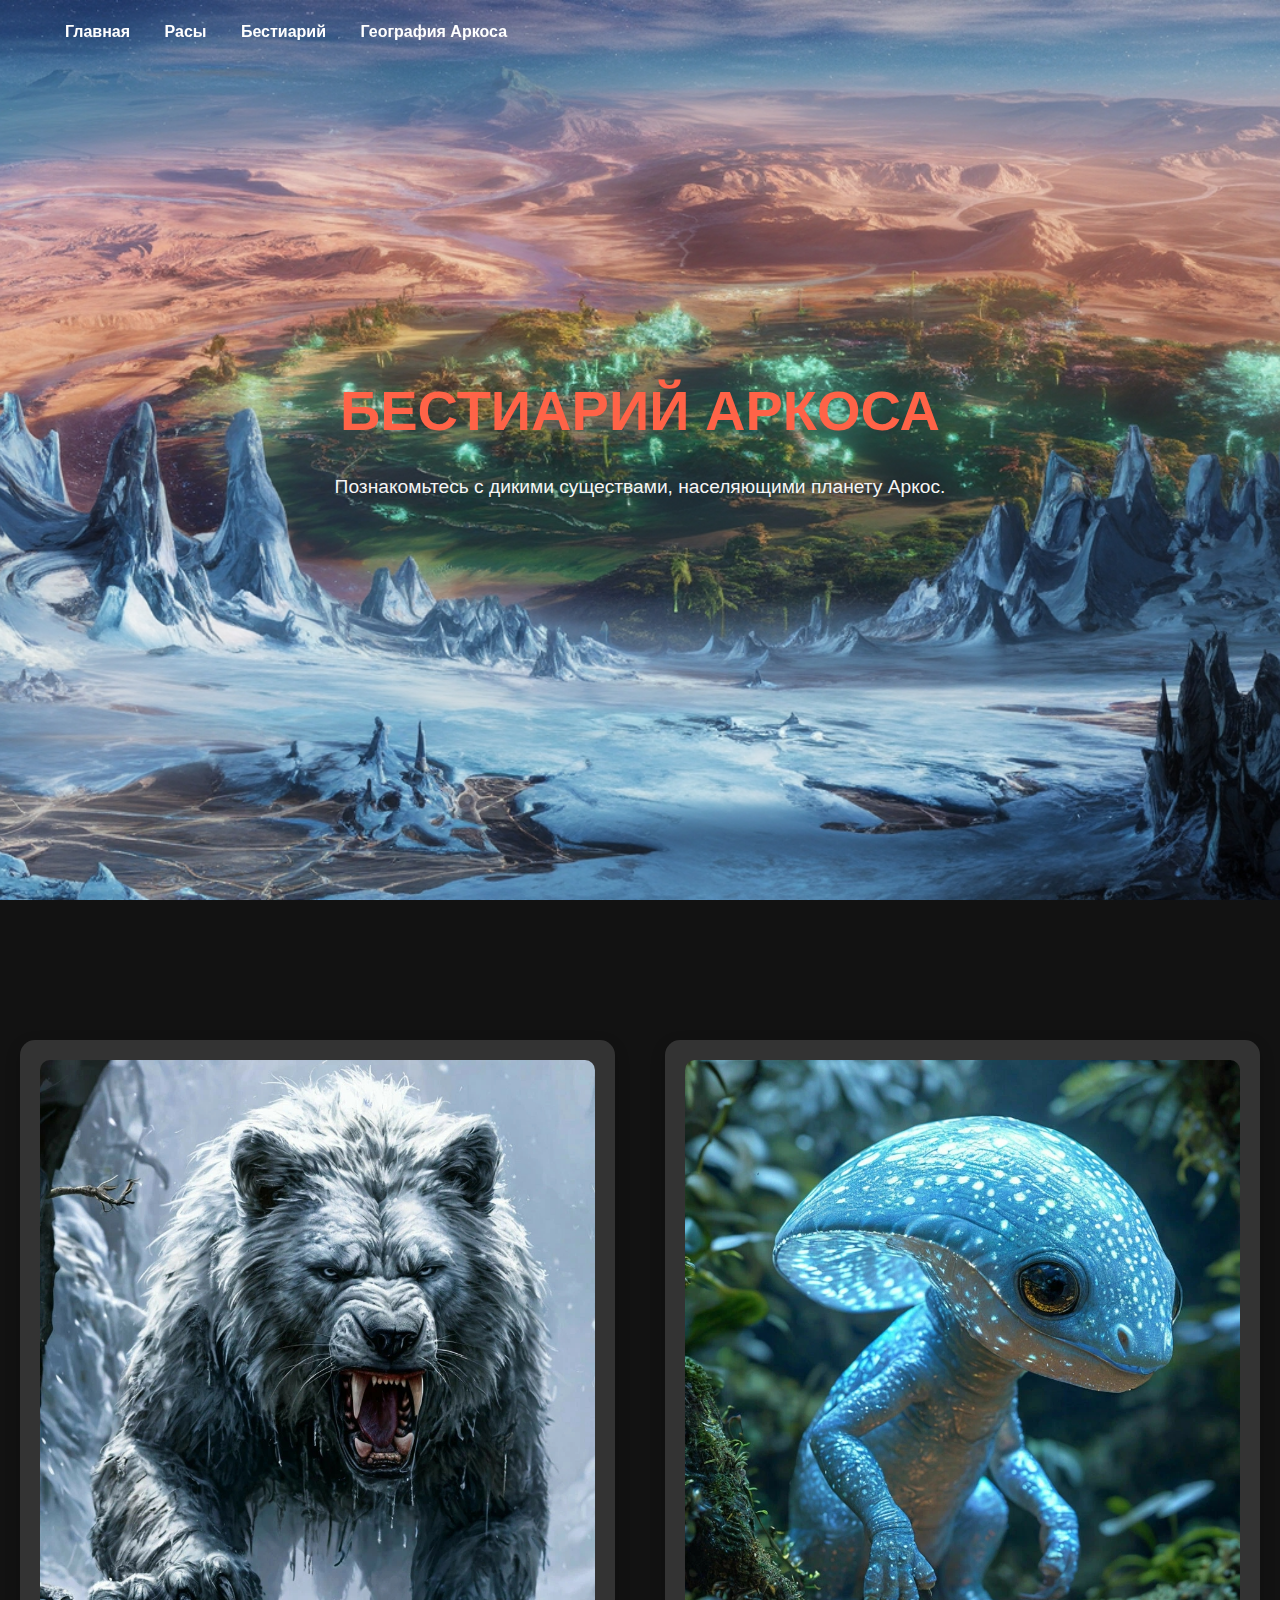
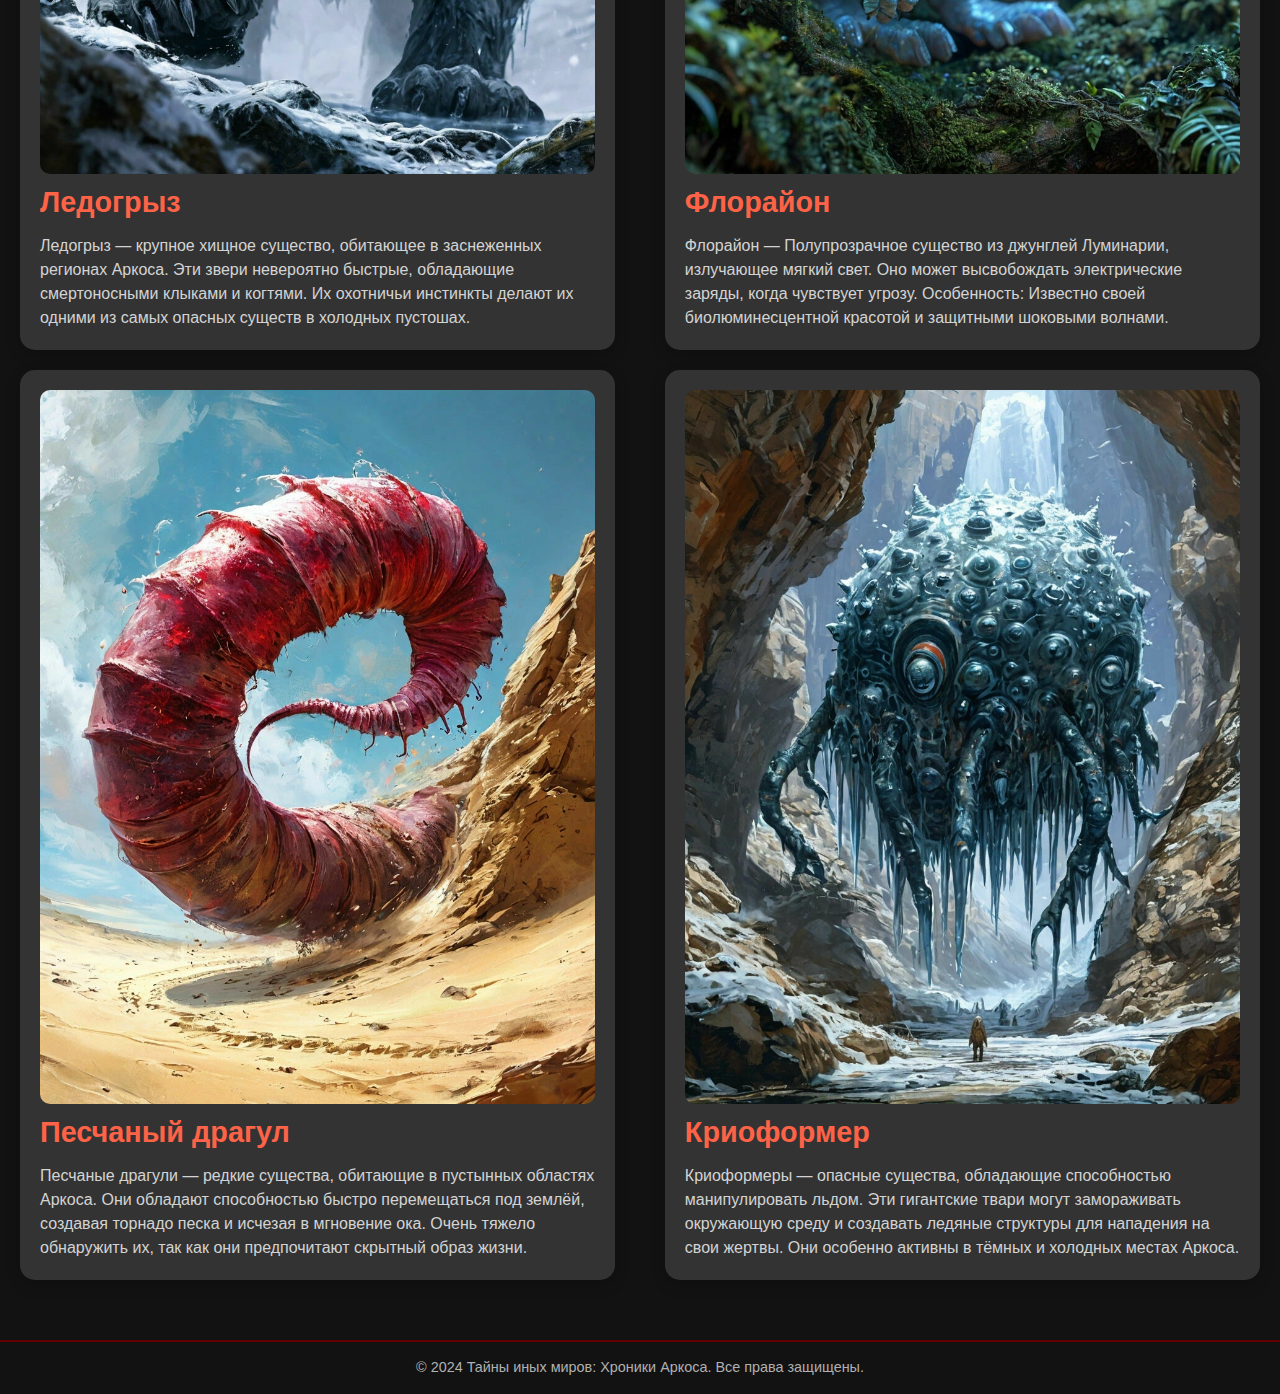
==== bestiary.html @ 6072e33a "1" ====
<!DOCTYPE html>
<html lang="ru">
<head>
    <meta charset="UTF-8">
    <meta name="viewport" content="width=device-width, initial-scale=1.0">
    <title>Бестиарий Аркоса</title>
    <link rel="stylesheet" href="bestiary.css">
</head>
<body>
    <!-- Header -->
    <header class="header">
        <nav class="navbar">
          <a href="index.html">Главная</a>

            <a href="races.html">Расы</a>
            <a href="bestiary.html" class="active">Бестиарий</a>
            <a href="geography.html">География Аркоса</a>
        </nav>
    </header>

    <!-- Hero Section -->
    <section class="hero">
        <div class="hero-content">
            <h1>Бестиарий Аркоса</h1>
            <p>Познакомьтесь с дикими существами, населяющими планету Аркос.</p>
        </div>
    </section>

    <!-- Существа -->
    <main>
        <section class="bestiary-section">
            <div class="bestiary-container">
                <div class="bestiary-image">
                    <img src="frostgnaw.jpg" alt="Ледогрыз">
                </div>
                <div class="bestiary-description">
                    <h3>Ледогрыз</h3>
                    <p>Ледогрыз — крупное хищное существо, обитающее в заснеженных регионах Аркоса. Эти звери невероятно быстрые, обладающие смертоносными клыками и когтями. Их охотничьи инстинкты делают их одними из самых опасных существ в холодных пустошах.</p>
                </div>
            </div>

            <div class="bestiary-container">
                <div class="bestiary-image">
                    <img src="florion.jpg" alt="Флорайон">
                </div>
                <div class="bestiary-description">
                    <h3>Флорайон</h3>
                    <p>Флорайон  — 
Полупрозрачное существо из джунглей Луминарии, излучающее мягкий свет. Оно
может высвобождать электрические заряды, когда чувствует угрозу.
Особенность: Известно своей биолюминесцентной красотой и защитными
шоковыми волнами.</p>
                </div>
            </div>

            <div class="bestiary-container">
                <div class="bestiary-image">
                    <img src="sanddragul.jpg" alt="Песчаный драгул">
                </div>
                <div class="bestiary-description">
                    <h3>Песчаный драгул</h3>
                    <p>Песчаные драгули — редкие существа, обитающие в пустынных областях Аркоса. Они обладают способностью быстро перемещаться под землёй, создавая торнадо песка и исчезая в мгновение ока. Очень тяжело обнаружить их, так как они предпочитают скрытный образ жизни.</p>
                </div>
            </div>

            <div class="bestiary-container">
                <div class="bestiary-image">
                    <img src="cryoformer.jpg" alt="Криоформер">
                </div>
                <div class="bestiary-description">
                    <h3>Криоформер</h3>
                    <p>Криоформеры — опасные существа, обладающие способностью манипулировать льдом. Эти гигантские твари могут замораживать окружающую среду и создавать ледяные структуры для нападения на свои жертвы. Они особенно активны в тёмных и холодных местах Аркоса.</p>
                </div>
            </div>
        </section>
    </main>

    <!-- Подвал -->
    <footer>
        <p>© 2024 Тайны иных миров: Хроники Аркоса. Все права защищены.</p>
    </footer>
</body>
</html>
---- bestiary.css ----
/* Сброс стилей и настройка box-sizing */
* {
    margin: 0;
    padding: 0;
    box-sizing: border-box;
}

/* Основной стиль страницы */
body {
    font-family: 'Arial', sans-serif;
    color: #fff; /* Белый цвет текста */
    background-color: #121212; /* Черный фон для остальной части страницы */
    line-height: 1.5;
}

/* Ссылки */
a {
    text-decoration: none;
    color: inherit; /* Ссылки наследуют цвет родительского элемента */
}

/* Шапка сайта с прозрачным фоном */
.header {
    display: flex;
    justify-content: space-between;
    align-items: center;
    padding: 20px 50px;
    position: fixed;
    top: 0;
    width: 100%;
    background: rgba(0, 0, 0, 0); /* Прозрачный фон */
    z-index: 1000;
}

/* Логотип */
.logo {
    display: flex;
    align-items: center;
    font-weight: bold;
    font-size: 20px;
    color: #fff;
}

.logo-img {
    width: 30px;
    margin-right: 10px;
}

/* Стили для навигационных ссылок */
.navbar a {
    margin: 0 15px;
    font-weight: 600;
    color: #fff;
    transition: color 0.3s ease;
}

.navbar a:hover {
    color: #f39c12; /* Золотистый цвет при наведении */
}

/* Герой-блок (основной экран) */
.hero {
    height: 100vh; /* Вся высота экрана */
    display: flex;
    align-items: center;
    justify-content: center;
    text-align: center;
    position: relative;
    padding: 20px;
    background: rgba(0, 0, 0, 0.5) url('header_geography.jpg') no-repeat center center/cover; /* Фон только в hero */
    background-size: cover; /* Растягиваем фон */
}

/* Контент в hero-блоке */
.hero-content {
    position: relative;
    z-index: 2; /* Текст поверх фона */
}

.hero-content h1 {
    font-size: 3.5rem;
    font-weight: bold;
    text-transform: uppercase;
    margin-bottom: 20px;
    color: #FF6347; /* Ярко-красный */
}

.hero-content p {
    font-size: 1.2rem;
    margin-bottom: 30px;
    color: #f5f5f5;
}

/* Секция с бестиарием */
.bestiary-section {
    display: flex;
    flex-wrap: wrap;
    justify-content: space-between;
    padding: 40px 20px;
    margin-top: 100px; /* Чтобы разделить с шапкой */
}

.bestiary-container {
    background: #333;
    border-radius: 15px;
    padding: 20px;
    width: 48%;
    box-shadow: 0 5px 15px rgba(0, 0, 0, 0.2);
    transition: transform 0.3s ease, box-shadow 0.3s ease;
    margin-bottom: 20px;
}

.bestiary-container:hover {
    transform: scale(1.05); /* Эффект увеличения при наведении */
    box-shadow: 0 8px 25px rgba(0, 0, 0, 0.4); /* Усиленная тень */
}

.bestiary-image img {
    width: 100%;
    height: auto;
    border-radius: 10px;
}

.bestiary-description h3 {
    font-size: 1.8rem;
    color: #FF6347; /* Ярко-красный */
    margin-bottom: 10px;
}

.bestiary-description p {
    font-size: 1rem;
    color: #D3D3D3;
}

/* Подвал */
footer {
    text-align: center;
    padding: 15px 10px;
    background: #121212;
    border-top: 2px solid #660000; /* Красная граница сверху */
    font-size: 0.9rem;
    color: #B0B0B0;
}

/* Адаптивный дизайн */
@media (max-width: 768px) {
    .hero-content h1 {
        font-size: 2.5rem;
    }

    .hero-content p {
        font-size: 1rem;
    }

    .header {
        flex-direction: column;
        align-items: flex-start;
        padding: 20px;
    }

    .navbar a {
        margin: 5px 0;
    }

    .bestiary-section {
        flex-direction: column;
        align-items: center;
    }

    .bestiary-container {
        width: 80%;
        margin-bottom: 20px;
    }
}

@media (max-width: 480px) {
    .hero-content h1 {
        font-size: 1.8rem;
    }

    .hero-content p {
        font-size: 0.9rem;
    }
}
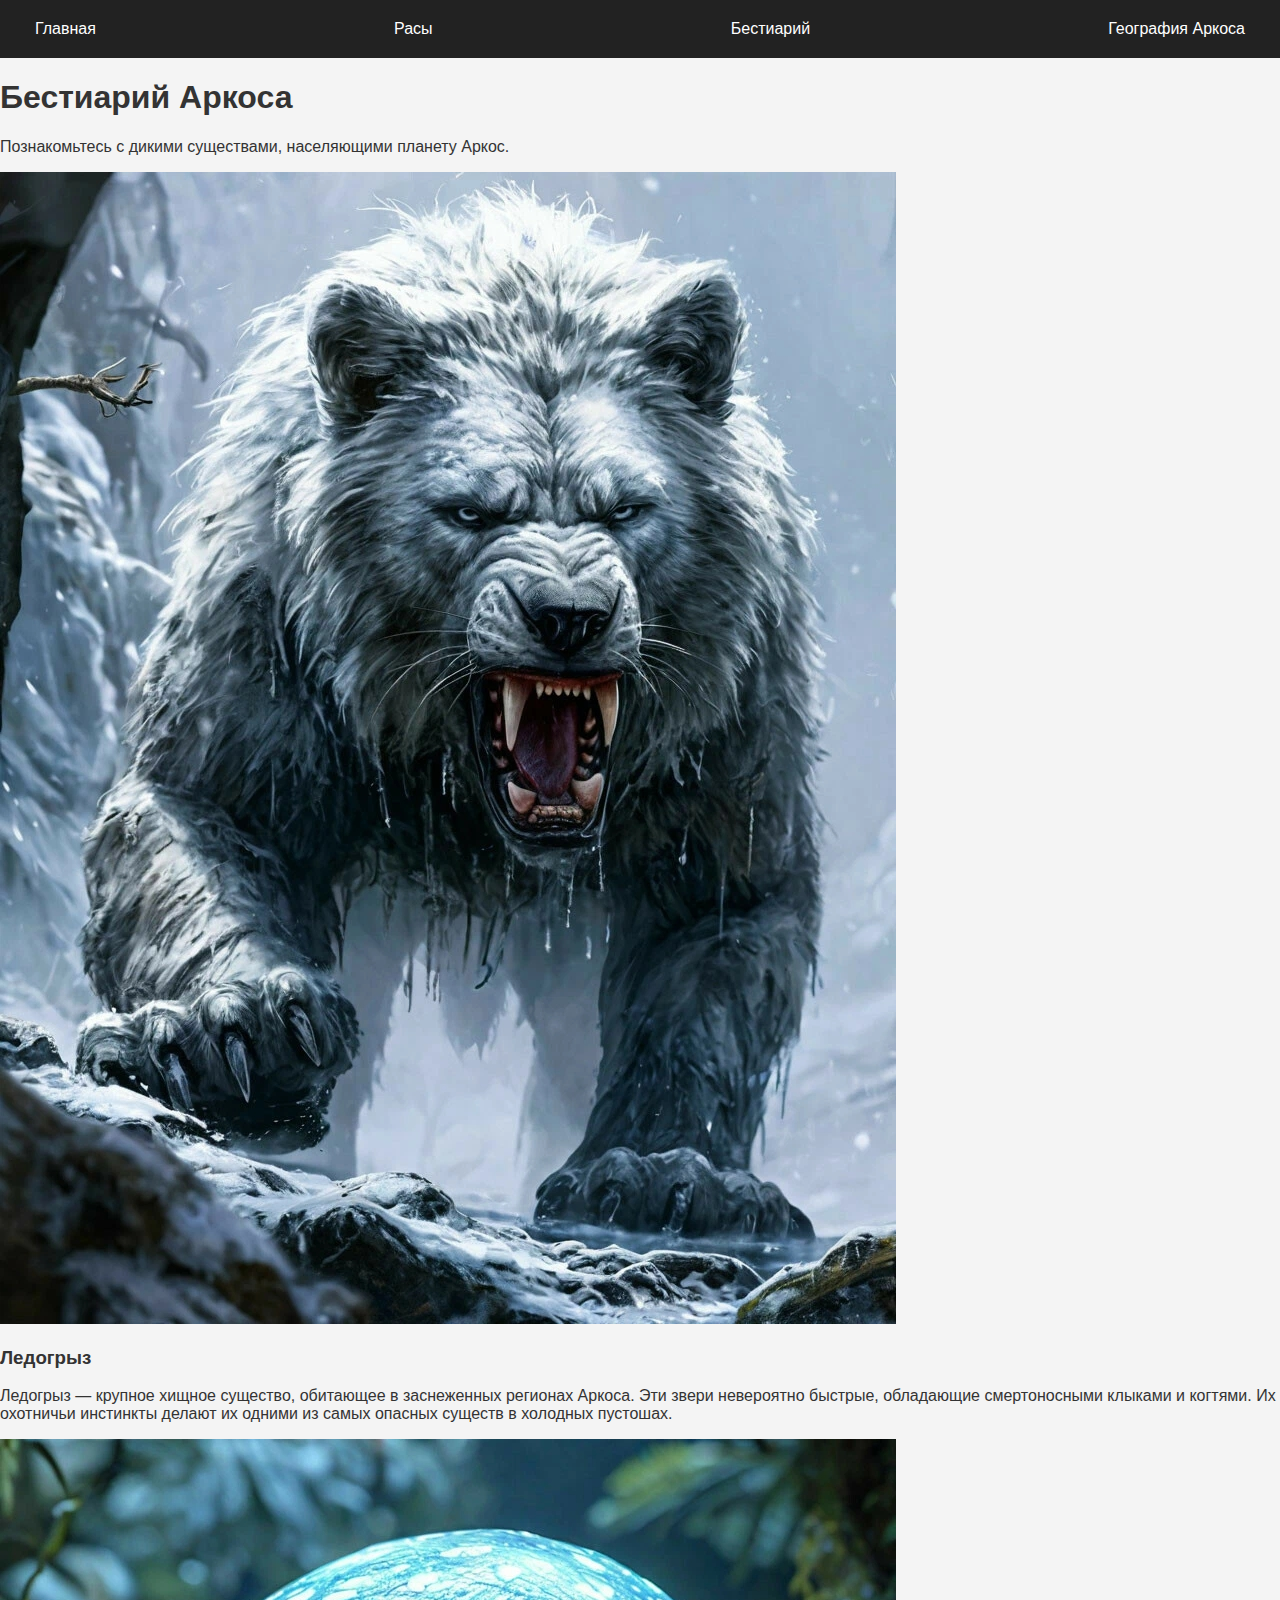
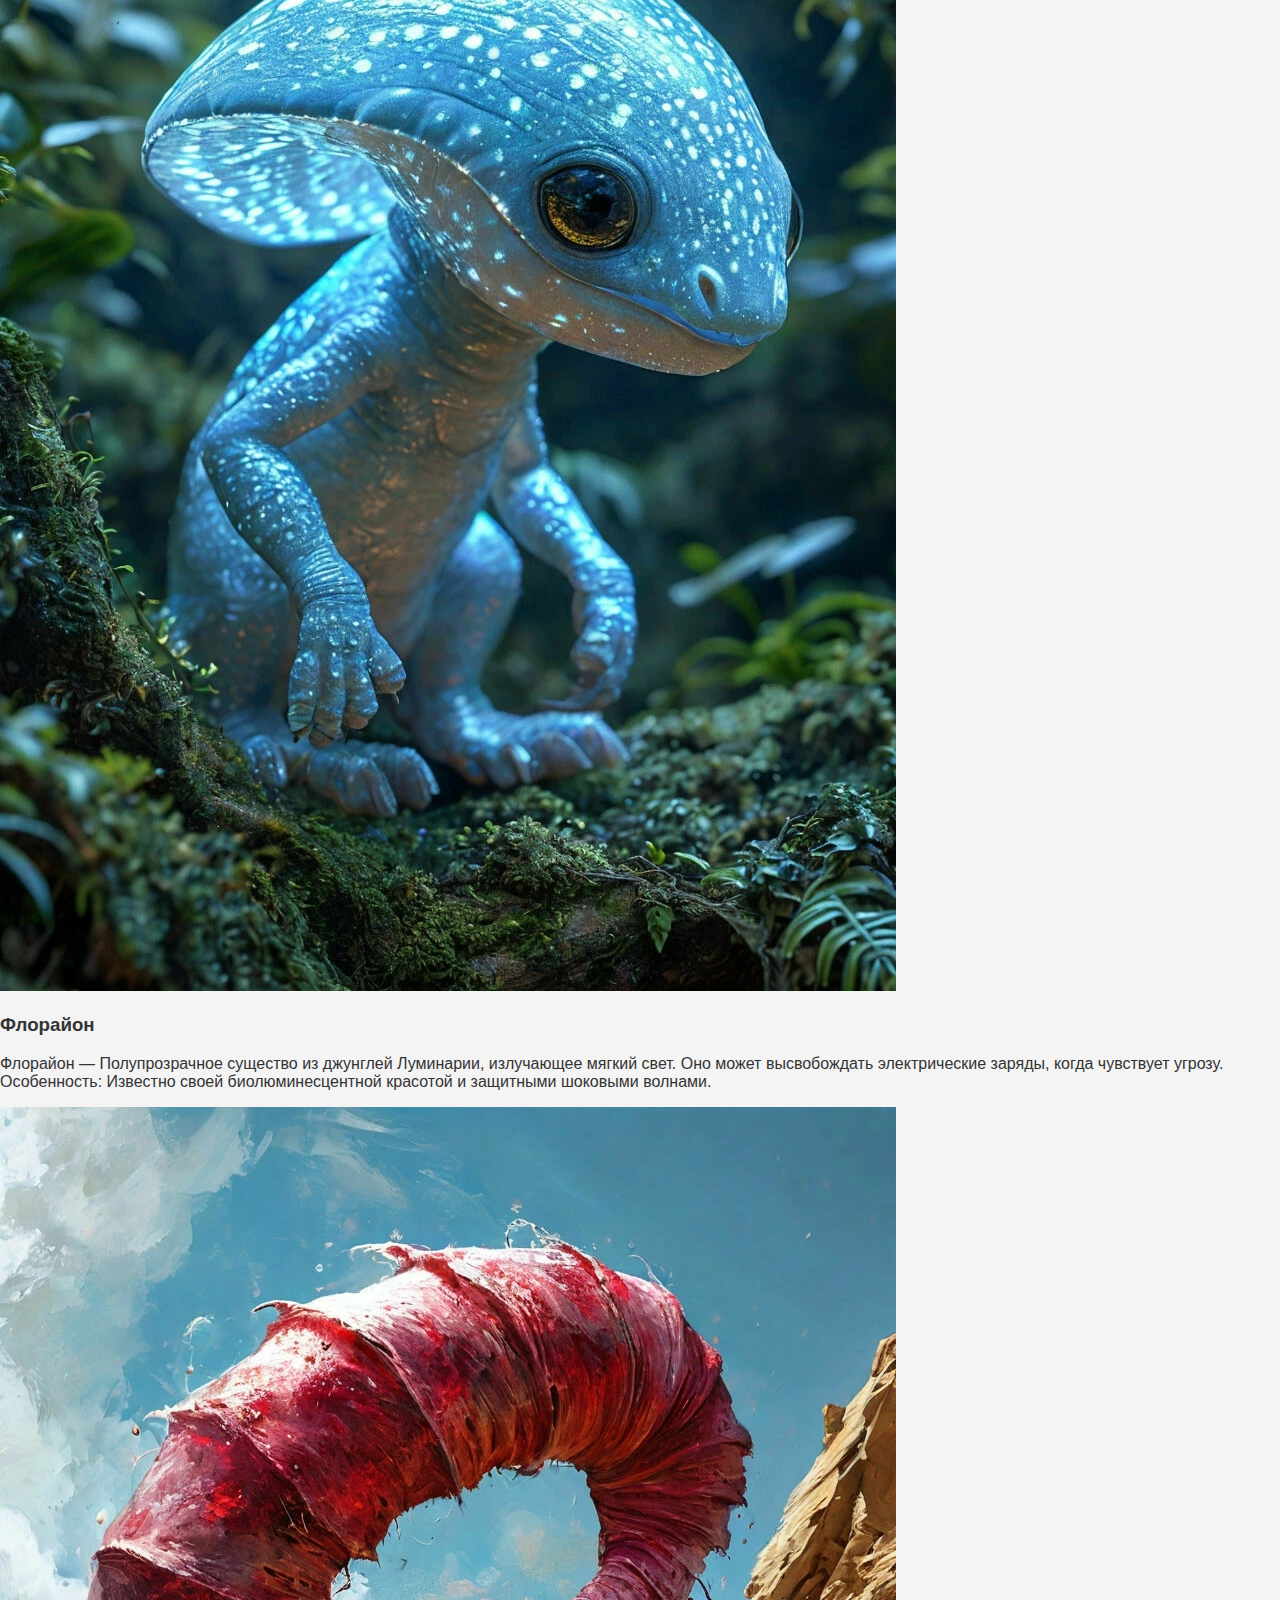
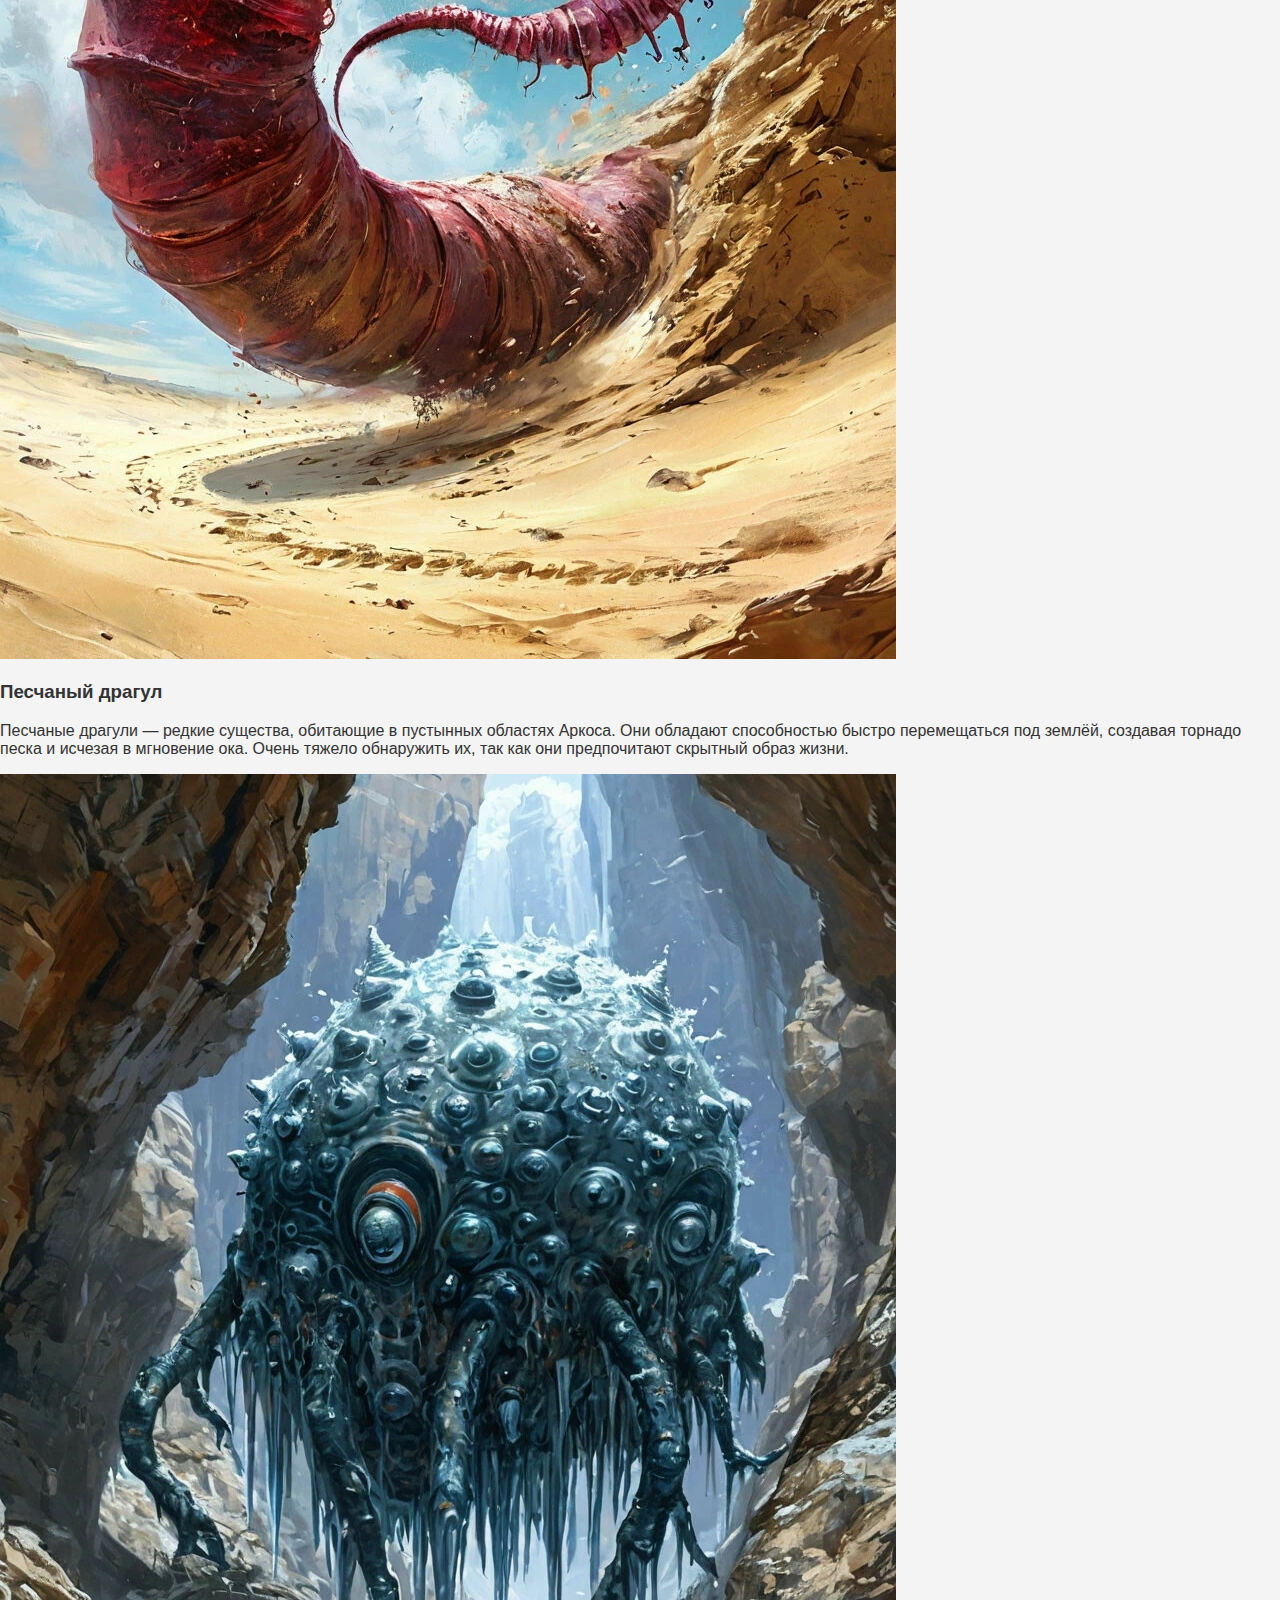
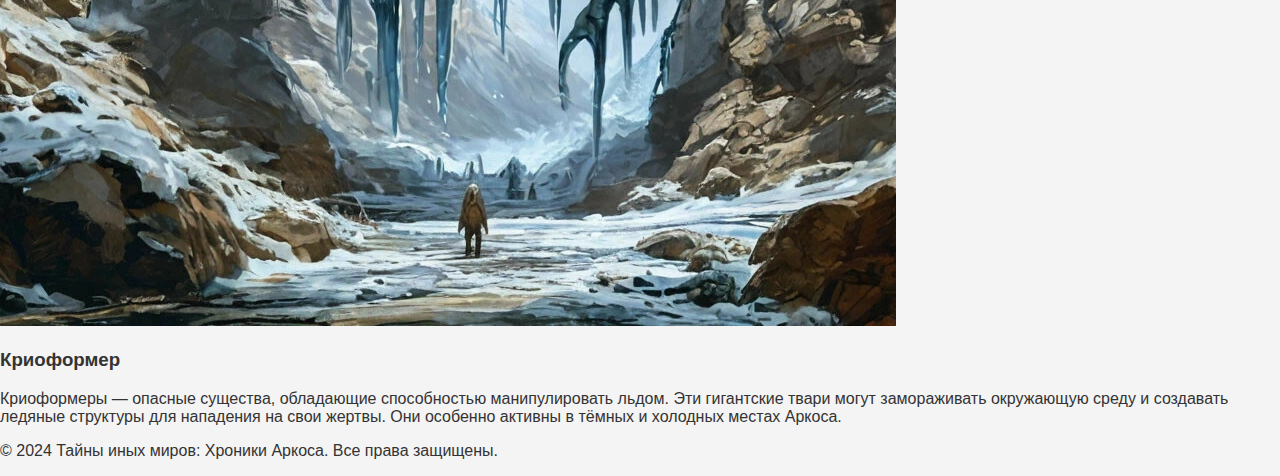
==== commit f8946a12: "5" ====
--- a/bestiary.html
+++ b/bestiary.html
@@ -10,12 +10,14 @@
     <!-- Header -->
     <header class="header">
         <nav class="navbar">
-          <a href="index.html">Главная</a>
+            <a href="index.html">Главная</a>
 
             <a href="races.html">Расы</a>
             <a href="bestiary.html" class="active">Бестиарий</a>
-            <a href="geography.html">География Аркоса</a>
+            <a href="newestwiki.html">География Аркоса</a>
+
         </nav>
+
     </header>
 
     <!-- Hero Section -->
--- a/bestiary.css
+++ b/bestiary.css
@@ -1,184 +1,193 @@
-/* Сброс стилей и настройка box-sizing */
-* {
+/* ====== Основные стили ====== */
+body {
     margin: 0;
     padding: 0;
-    box-sizing: border-box;
+    font-family: Arial, sans-serif;
+    background-color: #f4f4f4;
+    color: #333;
 }
 
-/* Основной стиль страницы */
-body {
-    font-family: 'Arial', sans-serif;
-    color: #fff; /* Белый цвет текста */
-    background-color: #121212; /* Черный фон для остальной части страницы */
-    line-height: 1.5;
-}
-
-/* Ссылки */
-a {
-    text-decoration: none;
-    color: inherit; /* Ссылки наследуют цвет родительского элемента */
-}
-
-/* Шапка сайта с прозрачным фоном */
-.header {
+/* ====== Стили меню ====== */
+.navbar {
     display: flex;
     justify-content: space-between;
     align-items: center;
-    padding: 20px 50px;
-    position: fixed;
-    top: 0;
-    width: 100%;
-    background: rgba(0, 0, 0, 0); /* Прозрачный фон */
-    z-index: 1000;
+    background-color: #222;
+    color: #fff;
+    padding: 10px 20px;
 }
 
-/* Логотип */
-.logo {
-    display: flex;
-    align-items: center;
-    font-weight: bold;
-    font-size: 20px;
+.navbar a {
     color: #fff;
-}
-
-.logo-img {
-    width: 30px;
-    margin-right: 10px;
-}
-
-/* Стили для навигационных ссылок */
-.navbar a {
-    margin: 0 15px;
-    font-weight: 600;
-    color: #fff;
-    transition: color 0.3s ease;
+    text-decoration: none;
+    padding: 10px 15px;
 }
 
 .navbar a:hover {
-    color: #f39c12; /* Золотистый цвет при наведении */
+    background-color: #444;
+    border-radius: 5px;
 }
 
-/* Герой-блок (основной экран) */
-.hero {
-    height: 100vh; /* Вся высота экрана */
-    display: flex;
-    align-items: center;
-    justify-content: center;
-    text-align: center;
-    position: relative;
-    padding: 20px;
-    background: rgba(0, 0, 0, 0.5) url('header_geography.jpg') no-repeat center center/cover; /* Фон только в hero */
-    background-size: cover; /* Растягиваем фон */
-}
-
-/* Контент в hero-блоке */
-.hero-content {
-    position: relative;
-    z-index: 2; /* Текст поверх фона */
-}
-
-.hero-content h1 {
-    font-size: 3.5rem;
-    font-weight: bold;
-    text-transform: uppercase;
-    margin-bottom: 20px;
-    color: #FF6347; /* Ярко-красный */
-}
-
-.hero-content p {
-    font-size: 1.2rem;
-    margin-bottom: 30px;
-    color: #f5f5f5;
-}
-
-/* Секция с бестиарием */
-.bestiary-section {
-    display: flex;
-    flex-wrap: wrap;
-    justify-content: space-between;
-    padding: 40px 20px;
-    margin-top: 100px; /* Чтобы разделить с шапкой */
-}
-
-.bestiary-container {
-    background: #333;
-    border-radius: 15px;
-    padding: 20px;
-    width: 48%;
-    box-shadow: 0 5px 15px rgba(0, 0, 0, 0.2);
-    transition: transform 0.3s ease, box-shadow 0.3s ease;
-    margin-bottom: 20px;
-}
-
-.bestiary-container:hover {
-    transform: scale(1.05); /* Эффект увеличения при наведении */
-    box-shadow: 0 8px 25px rgba(0, 0, 0, 0.4); /* Усиленная тень */
-}
-
-.bestiary-image img {
-    width: 100%;
-    height: auto;
-    border-radius: 10px;
-}
-
-.bestiary-description h3 {
-    font-size: 1.8rem;
-    color: #FF6347; /* Ярко-красный */
-    margin-bottom: 10px;
-}
-
-.bestiary-description p {
-    font-size: 1rem;
-    color: #D3D3D3;
-}
-
-/* Подвал */
-footer {
-    text-align: center;
-    padding: 15px 10px;
-    background: #121212;
-    border-top: 2px solid #660000; /* Красная граница сверху */
-    font-size: 0.9rem;
-    color: #B0B0B0;
-}
-
-/* Адаптивный дизайн */
+/* ====== Мобильное меню ====== */
 @media (max-width: 768px) {
-    .hero-content h1 {
-        font-size: 2.5rem;
-    }
-
-    .hero-content p {
-        font-size: 1rem;
-    }
-
-    .header {
+    .navbar {
         flex-direction: column;
         align-items: flex-start;
-        padding: 20px;
     }
 
     .navbar a {
-        margin: 5px 0;
-    }
-
-    .bestiary-section {
-        flex-direction: column;
-        align-items: center;
-    }
-
-    .bestiary-container {
-        width: 80%;
-        margin-bottom: 20px;
+        padding: 10px;
+        width: 100%;
+        text-align: left;
     }
 }
 
-@media (max-width: 480px) {
-    .hero-content h1 {
-        font-size: 1.8rem;
+/* ====== Стили контейнеров карточек ====== */
+.cards-container {
+    display: flex;
+    flex-wrap: wrap;
+    gap: 20px;
+    padding: 20px;
+    justify-content: center;
+}
+
+/* ====== Стили карточек ====== */
+.card {
+    background-color: #fff;
+    border-radius: 8px;
+    box-shadow: 0 4px 6px rgba(0, 0, 0, 0.1);
+    overflow: hidden;
+    flex: 1 1 calc(33.333% - 20px);
+    max-width: calc(33.333% - 20px);
+    margin: 10px;
+    display: flex;
+    flex-direction: column;
+    text-align: center;
+}
+
+.card img {
+    width: 100%;
+    height: auto;
+}
+
+.card h3 {
+    font-size: 1.5rem;
+    margin: 10px 0;
+    color: #222;
+}
+
+.card p {
+    font-size: 1rem;
+    padding: 0 15px;
+    color: #555;
+}
+
+.card .button {
+    background-color: #007bff;
+    color: #fff;
+    text-decoration: none;
+    padding: 10px 20px;
+    margin: 15px auto;
+    border-radius: 5px;
+    font-size: 1rem;
+    transition: background-color 0.3s ease;
+}
+
+.card .button:hover {
+    background-color: #0056b3;
+}
+
+/* ====== Мобильные стили карточек ====== */
+@media (max-width: 768px) {
+    .cards-container {
+        flex-direction: column; /* Располагаем карточки вертикально */
+        gap: 10px;
     }
 
-    .hero-content p {
-        font-size: 0.9rem;
+    .card {
+        flex: 1 1 100%;
+        max-width: 100%;
+        margin: 0 auto;
+    }
+
+    .card img {
+        width: 100%;
+        height: auto;
+    }
+
+    .card h3 {
+        font-size: 1.2rem;
+    }
+
+    .card p {
+        font-size: 1rem;
+        padding: 0 15px;
+    }
+
+    .card .button {
+        display: block;
+        margin: 10px auto;
+        padding: 12px 20px;
+        font-size: 1rem;
     }
 }
+
+/* ====== Стили бестиария ====== */
+.beastiary-container {
+    display: flex;
+    flex-wrap: wrap;
+    gap: 20px;
+    padding: 20px;
+    justify-content: center;
+}
+
+.beastiary-card {
+    background-color: #fff;
+    border: 1px solid #ddd;
+    border-radius: 8px;
+    box-shadow: 0 4px 6px rgba(0, 0, 0, 0.1);
+    overflow: hidden;
+    flex: 1 1 calc(50% - 20px);
+    max-width: calc(50% - 20px);
+    margin: 10px;
+    text-align: left;
+}
+
+.beastiary-card img {
+    width: 100%;
+    height: auto;
+}
+
+.beastiary-card h3 {
+    font-size: 1.5rem;
+    margin: 10px;
+    color: #333;
+}
+
+.beastiary-card p {
+    font-size: 1rem;
+    padding: 0 15px 15px;
+    color: #555;
+}
+
+@media (max-width: 768px) {
+    .beastiary-card {
+        flex: 1 1 100%;
+        max-width: 100%;
+    }
+}
+
+/* ====== Кнопки и интерактивные элементы ====== */
+.button {
+    background-color: #007bff;
+    color: #fff;
+    text-decoration: none;
+    padding: 10px 20px;
+    border-radius: 5px;
+    font-size: 1rem;
+    transition: background-color 0.3s ease;
+}
+
+.button:hover {
+    background-color: #0056b3;
+}
